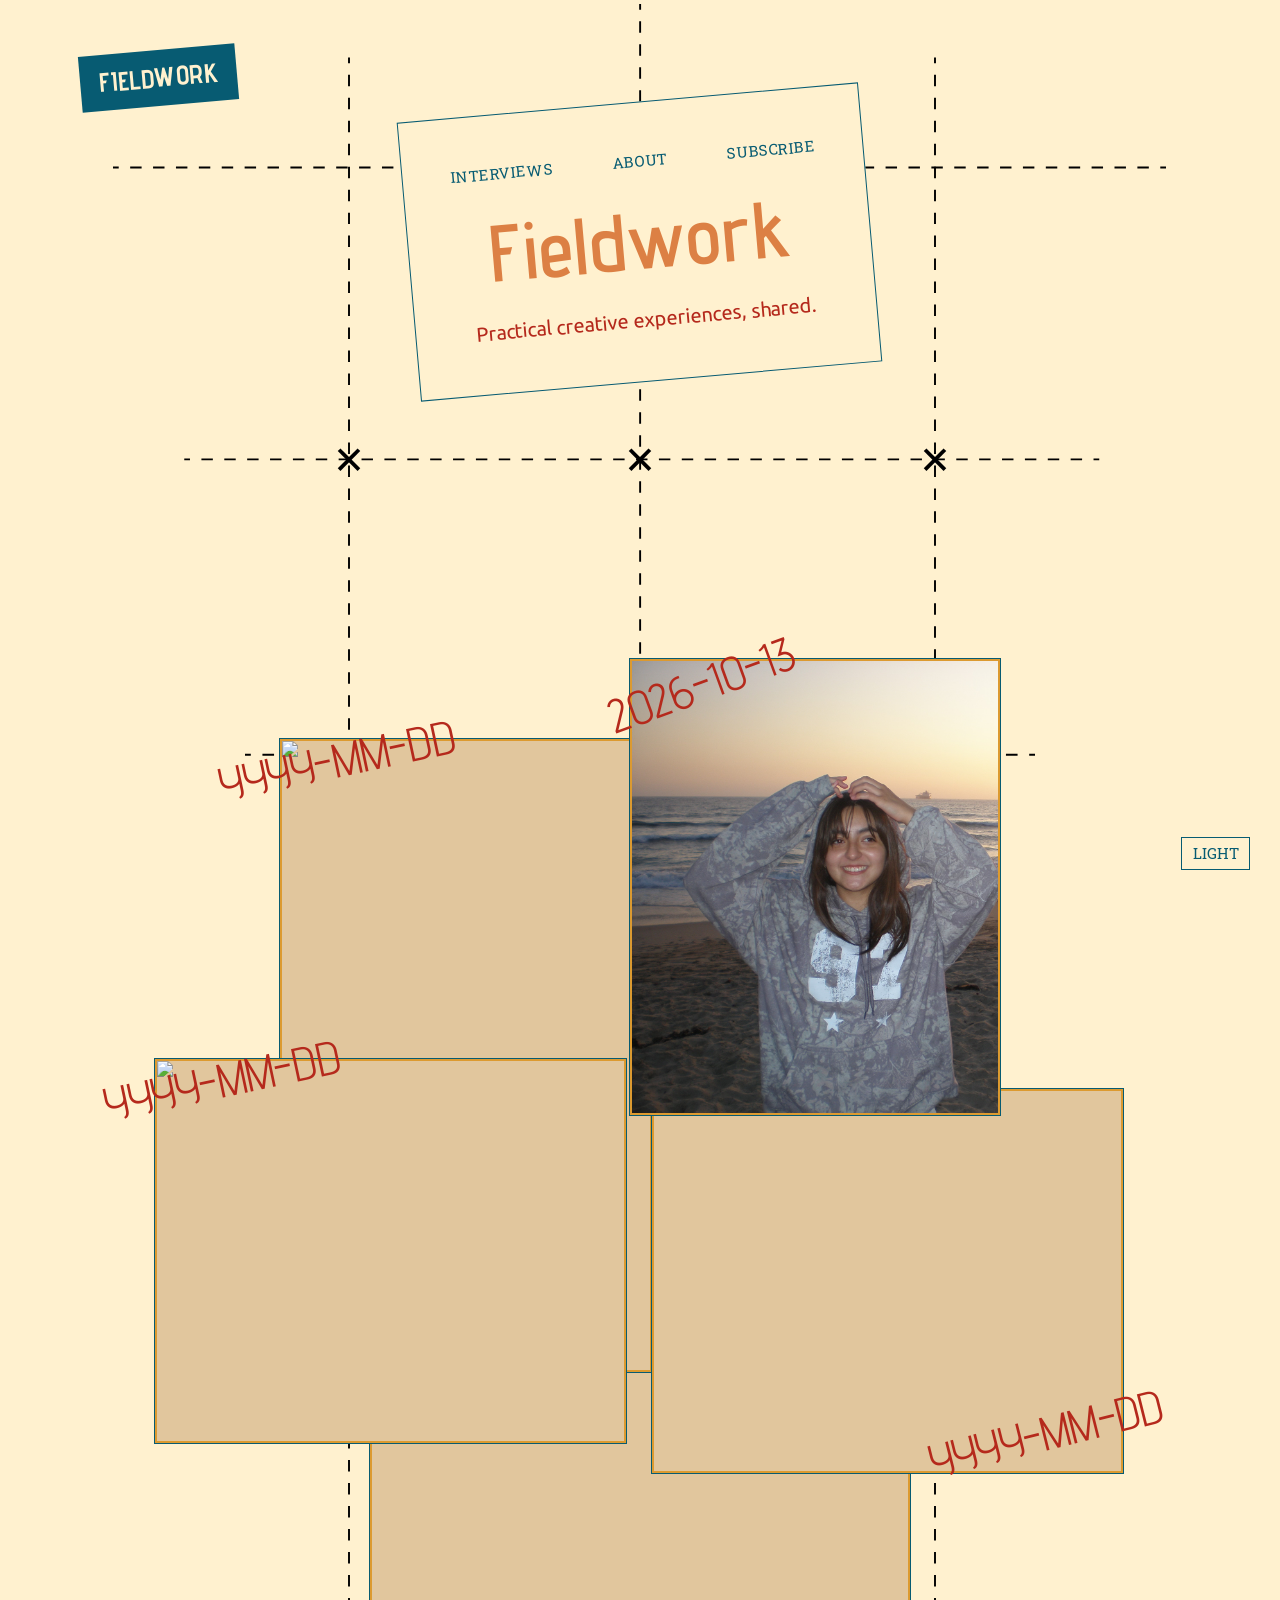
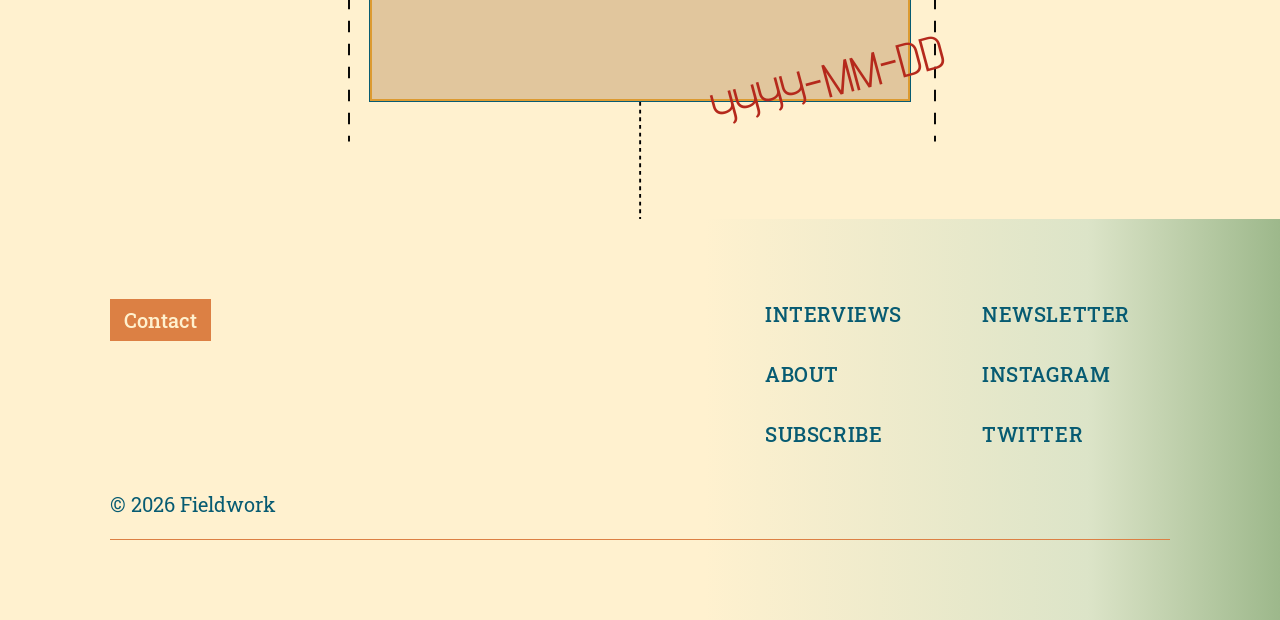
==== index.html @ 5cb6d2c1 "Initial Commit" ====
<!DOCTYPE html>
<html lang="en">
<head>
	<meta charset="utf-8">
	<meta content="initial-scale=1.0,width=device-width" name="viewport">

	<title>Fieldwork</title>

	<link href="css/reset.css" rel="stylesheet" type="text/css">
	<link href="css/styles.css" rel="stylesheet" type="text/css">

	<link rel="preconnect" href="https://fonts.googleapis.com">
	<link rel="preconnect" href="https://fonts.gstatic.com" crossorigin>
	<link href="https://fonts.googleapis.com/css2?family=Advent+Pro:ital,wght@0,100..900;1,100..900&family=Roboto+Slab:wght@100..900&family=Ubuntu:ital,wght@0,300;0,400;0,500;0,700;1,300;1,400;1,500;1,700&display=swap" rel="stylesheet">

	
	<script src="js/scripts.js"></script>
</head>

<body>

	<div class="top-bar">
		<button class="top-bar__menu" type="button">
			<span class="visually-hidden">Menu</span>
		</button>

		<a class="top-bar__logo" href="index.html">Fieldwork</a>

		<button class="top-bar__mode js-mode" type="button">Light</button>
	</div>

	<header class="site-header">
		<nav class="site-header__nav">
			<a href="interviews.html">Interviews</a>
			<a href="about.html">About</a>
			<a href="subscribe.html">Subscribe</a>
		</nav>
	
		<h1 class="site-header__title">Fieldwork</h1>

		<p class="site-header__tagline">Practical creative experiences, shared.</p>
	</header>

	<main class="interviews-page">
	<section class="interviews">
		<article class="interview interview--one">
			<a class="interview__link" href="interview--one.html">
				<p class="interview__date">2026-10-13</p>
				<img class="interview__image" src="images/kiara-home.png" alt="Portrait of Kiara Aguilar">
			</a>
		</article>

		<article class="interview interview--two">
			<a class="interview__link" href="interview--two.html">
				<p class="interview__date">YYYY-MM-DD</p>
				<img class="interview__image" src="#" alt="Portrait of designer">
			</a>
		</article>

		<article class="interview interview--three">
			<a class="interview__link" href="interview--three.html">
				<p class="interview__date">YYYY-MM-DD</p>
				<img class="interview__image" src="#" alt="Portrait of designer">
			</a>
		</article>

		<article class="interview interview--four">
			<a class="interview__link" href="interview--four.html">
				<p class="interview__date">YYYY-MM-DD</p>
				<img class="interview__image" src="#" alt="Portrait of designer">
			</a>
		</article>

		<article class="interview interview--five">
			<a class="interview__link" href="interview--five.html">
				<p class="interview__date">YYYY-MM-DD</p>
				<img class="interview__image" src="#" alt="Portrait of designer">
			</a>
		</article>
	</section>
	</main>

	<footer class="site-footer">
		<a class="site-footer__contact" href="mailto:your-email@example.com">Contact</a>

		<nav class="site-footer__nav">
			<a href="interviews.html">Interviews</a>
			<a href="about.html">About</a>
			<a href="subscribe.html">Subscribe</a>
			<a href="newsletter.html">Newsletter</a>
			<a href="https://www.instagram.com/">Instagram</a>
			<a href="https://twitter.com/">Twitter</a>
		</nav>

		<p class="site-footer__copyright">&copy; 2026 Fieldwork</p>
	</footer>

</body>
</html>
---- css/styles.css ----
/* 1. TOKENS */

:root {
	/* Type scale: Perfect Fourth */
	--size-080: .563rem;
	--size-090: .75rem;
	--size-100: 1rem;
	--size-150: 1.125rem;
	--size-200: 1.333rem;
	--size-300: 1.777rem;
	--size-400: 2.369rem;
	--size-500: 3.157rem;
	--size-700: 5.61rem;

	/* Spacing */
	--space-090: .5rem;
	--space-100: 1rem;
	--space-200: 1.5rem;
	--space-300: 2rem;
	--space-400: 3rem;
	--space-500: 4rem;
	--space-600: 6rem;
	--space-700: 8rem;

	/* Colors */
	--color-page-bg: #fff1cf;
	--color-text: #075b72;
	--color-accent: #dc8044;
	--color-date: #B5291C;
	--color-border: #075b72;
	--color-grid: #554d43;
	--color-image-placeholder: #e1c69d;
	--color-image-border: #dc9a30;
	--color-footer-green: #9db88b;
	--color-footer-mid: #dce4c8;

	--masthead-angle: -5deg;

	/* Scaling: rem follows the window width.
	   The canvas is 375px on mobile and 1024px on desktop. */
	--frame: 23.4375rem;
	font-size: clamp(13px, calc(100vw / 23.4375), 24px);

	@media screen and (min-width: 1024px) {
		--frame: 64rem;
		font-size: clamp(16px, calc(100vw / 64), 26px);
	}

	/* Dark mode */
	.dark-mode {
		--color-page-bg: #082a33;
		--color-text: #fff1cf;
		--color-accent: #e8935a;
		--color-date: #f2c14e;
		--color-border: #fff1cf;
		--color-grid: #d8cfbb;
		--color-image-placeholder: #17414b;
		--color-image-border: #dc9a30;
		--color-footer-green: #1c4d47;
		--color-footer-mid: #12383d;
	}
}


/* 2. BASE */

body {
	overflow-x: hidden;
	background-color: var(--color-page-bg);
	color: var(--color-text);
	font-family: "Roboto Slab", serif;
	font-size: var(--size-100);
	line-height: 1.5;
	transition: background-color .3s ease, color .3s ease;

	/* Green fade down the left edge of the interview page */
	&:has(.interview-page) {
		@media screen and (min-width: 1024px) {
			background-image: linear-gradient(to right, var(--color-footer-green), var(--color-page-bg) 17rem);
			background-repeat: no-repeat;
		}
	}
}

main {
	max-width: var(--frame);
	margin-inline: auto;
}

a {
	text-decoration: none;
}

img {
	display: block;
	max-width: 100%;

	.dark-mode & {
		opacity: .8;
	}
}

/* color: transparent hides broken-image alt text; remove it once real images are in */
.interview__image,
.interview-page__portrait,
.interview-page__image {
	object-fit: cover;
	color: transparent;
}

button {
	font: inherit;
}

.visually-hidden {
	position: absolute;
	width: 1px;
	height: 1px;
	margin: -1px;
	padding: 0;
	overflow: hidden;
	clip-path: inset(50%);
	white-space: nowrap;
	border: 0;
}


/* 3. TOP BAR */

.top-bar {
	position: absolute;
	inset: 0 0 auto;
	max-width: var(--frame);
	margin-inline: auto;
	display: grid;
	grid-template-columns: auto 1fr;
	align-items: center;
	padding: var(--space-200) var(--space-300) 0;

	@media screen and (min-width: 1024px) {
		padding: calc(var(--space-300) + var(--space-090)) 4rem 0;
	}
}

/* Three lines drawn as three background gradients */
.top-bar__menu {
	width: var(--size-300);
	height: var(--size-200);
	padding: 0;
	border: 0;
	background-color: transparent;
	background-image:
		linear-gradient(var(--color-accent), var(--color-accent)),
		linear-gradient(var(--color-accent), var(--color-accent)),
		linear-gradient(var(--color-accent), var(--color-accent));
	background-repeat: no-repeat;
	background-size: 100% 2px;
	background-position: 0 0, 0 50%, 0 100%;
	cursor: pointer;

	@media screen and (min-width: 1024px) {
		display: none;
	}
}

.top-bar__logo {
	grid-column: 2;
	justify-self: end;
	padding: .3em .7em;
	background-color: var(--color-text);
	color: var(--color-page-bg);
	font-family: "Advent Pro", "Arial Narrow", sans-serif;
	font-weight: bold;
	letter-spacing: .02em;
	text-transform: uppercase;
	transform: rotate(var(--masthead-angle));
	transition: background-color .2s ease;

	&:hover,
	&:focus-visible {
		background-color: var(--color-accent);
	}

	@media screen and (min-width: 1024px) {
		grid-column: 1;
		grid-row: 1;
		justify-self: start;
		font-size: var(--size-200);
	}
}

/* Hidden on mobile until the menu button works */
.top-bar__nav {
	display: none;

	@media screen and (min-width: 1024px) {
		grid-column: 2;
		grid-row: 1;
		justify-self: end;
		display: flex;
		gap: var(--space-400);
		font-weight: bold;
		text-transform: uppercase;
	}
}

/* Nav links: plain text with an underline that draws in on hover */
.top-bar__nav a,
.site-header__nav a {
	padding-bottom: .2em;
	background: linear-gradient(var(--color-accent), var(--color-accent)) no-repeat 0 100% / 0 2px;
	transition: background-size .3s ease;

	&:hover,
	&:focus-visible {
		background-size: 100% 2px;
	}
}

/* Color mode button: fixed pill, bottom right. Its text is set by js/scripts.js */
.top-bar__mode {
	position: fixed;
	right: var(--space-200);
	bottom: var(--space-200);
	z-index: 10;
	padding: .3em .7em;
	border: 1px solid var(--color-border);
	background-color: var(--color-page-bg);
	color: var(--color-text);
	font-size: var(--size-090);
	text-transform: uppercase;
	cursor: pointer;
}

.top-bar__menu:focus-visible,
.top-bar__logo:focus-visible,
.top-bar__mode:focus-visible {
	outline: 2px solid var(--color-accent);
	outline-offset: 2px;
}


/* 4. LANDING PAGE: HEADER CARD */

.site-header {
	position: relative;
	display: flex;
	flex-direction: column;
	align-items: center;
	gap: var(--size-090);
	width: fit-content;
	margin: 9.1rem auto 5.4rem;
	padding: var(--size-300);
	border: 1px solid var(--color-border);
	background-color: var(--color-page-bg);
	transform: rotate(var(--masthead-angle));

	@media screen and (min-width: 1024px) {
		gap: var(--size-100);
		margin: 5.1rem auto 5rem;
		padding: var(--size-400);
	}
}

.site-header__nav {
	display: flex;
	gap: var(--space-300);
	font-size: var(--size-080);
	font-weight: bold;
	letter-spacing: .03rem;
	text-transform: uppercase;

	@media screen and (min-width: 1024px) {
		gap: var(--space-400);
		font-size: var(--size-090);
	}
}

.site-header__title,
.site-header__tagline {
	text-align: center;
}

.site-header__title {
	color: var(--color-accent);
	font-family: "Advent Pro", sans-serif;
	font-size: 2.8rem;
	font-weight: 600;
	line-height: 1.1;
	letter-spacing: .03rem;

	@media screen and (min-width: 1024px) {
		font-size: 4rem;
	}
}

.site-header__tagline {
	color: var(--color-date);
	font-family: "Ubuntu", sans-serif;
	font-size: var(--size-090);

	@media screen and (min-width: 1024px) {
		font-size: var(--size-100);
	}
}


/* 5. LANDING PAGE: COLLAGE */

/* Pulled up behind the header so the lines start above the masthead card.
   If lines.svg is too dark in dark mode, add a light-lined copy and swap it
   in with a .dark-mode .interviews-page rule. */
.interviews-page {
	margin: -19.3rem auto 0;
	padding: 19.3rem 0 0;
	background-image: url("../images/lines.svg");
	background-repeat: repeat-y;
	background-size: 34.45rem auto;
	background-position: 50% 0;

	@media screen and (min-width: 1024px) {
		margin-top: -23.9rem;
		padding: 23.9rem 0 5.9rem;
		background-size: 52.67rem auto;
	}
}

.interviews {
	position: relative;
	height: 55.55rem;
	margin: 6.08rem 0 11.72rem;
	overflow-x: clip;

	@media screen and (min-width: 1024px) {
		height: 52.1rem;
		margin: 8.85rem 0 0;
	}
}

.interview {
	position: absolute;
	top: var(--y);
	left: var(--x);
	width: var(--w);
	aspect-ratio: var(--ratio);
}

.interview__link,
.interview__image {
	width: 100%;
	height: 100%;
}

.interview__link {
	position: relative;
	display: block;
	border: 2px solid var(--color-image-border);
	background-color: var(--color-image-placeholder);
	box-shadow: 0 0 0 1px var(--color-border);
}

/* The date is centred on a point (--dx, --dy) and tilted by --dr */
.interview__date {
	position: absolute;
	z-index: 2;
	top: var(--dy);
	left: var(--dx);
	color: var(--color-date);
	font-family: "Advent Pro", sans-serif;
	font-size: var(--size-200);
	line-height: 1;
	white-space: nowrap;
	transform: translate(-50%, -50%) rotate(var(--dr));

	@media screen and (min-width: 1024px) {
		font-size: var(--size-400);
	}
}

/* Per card: position (--x, --y), width (--w), shape (--ratio) and date label */
.interview--one {
	--x: 20.9%; --y: 0rem; --w: 59.5%; --ratio: 288 / 353; --dx: 19%; --dy: 4.5%; --dr: -20deg;

	@media screen and (min-width: 1024px) {
		--x: 49.2%; --y: 0rem; --w: 28.9%; --ratio: 296 / 365; --dx: 19%; --dy: 5%; --dr: -20deg;
		z-index: 4;
	}
}

.interview--two {
	--x: -17.8%; --y: 11.13rem; --w: 60.3%; --ratio: 292 / 353; --dx: 78%; --dy: 94%; --dr: -15deg;

	@media screen and (min-width: 1024px) {
		--x: 21.9%; --y: 4rem; --w: 29%; --ratio: 297 / 506; --dx: 15%; --dy: 3%; --dr: -12deg;
		z-index: 2;
	}
}

.interview--three {
	--x: 56.4%; --y: 18.3rem; --w: 57.8%; --ratio: 280 / 353; --dx: 21%; --dy: 5%; --dr: -15deg;

	@media screen and (min-width: 1024px) {
		--x: 50.9%; --y: 21.5rem; --w: 36.8%; --ratio: 377 / 307; --dx: 84%; --dy: 90%; --dr: -14deg;
		z-index: 3;
	}
}

.interview--four {
	--x: 2.7%; --y: 29.84rem; --w: 73.1%; --ratio: 354 / 286; --dx: 87%; --dy: 80%; --dr: -15deg;

	@media screen and (min-width: 1024px) {
		--x: 12.1%; --y: 20rem; --w: 36.8%; --ratio: 377 / 307; --dx: 14%; --dy: 5%; --dr: -12deg;
		z-index: 3;
	}
}

.interview--five {
	--x: 35.3%; --y: 41.6rem; --w: 72.7%; --ratio: 352 / 287; --dx: 10%; --dy: 84%; --dr: -20deg;

	@media screen and (min-width: 1024px) {
		--x: 28.9%; --y: 35.6rem; --w: 42.2%; --ratio: 432 / 264; --dx: 85%; --dy: 94%; --dr: -15deg;
		z-index: 1;
	}
}


/* 6. INTERVIEW PAGE */

/* 6a. Page and intro */

.interview-page {
	padding: calc(var(--space-700) + var(--space-400) + var(--space-090)) var(--space-300) 0;
	margin-bottom: calc(var(--space-700) + var(--space-500));

	@media screen and (min-width: 1024px) {
		padding: 14.75rem 4rem 0 6.5rem;
		margin-bottom: calc(var(--space-700) * 2 + var(--space-300));
	}
}

.interview-page__intro {
	display: grid;
	grid-template-columns: 40% 1fr;
	column-gap: var(--space-200);
	grid-template-areas:
		"name     name"
		"subtitle subtitle"
		"details  bio"
		"portrait portrait";

	@media screen and (min-width: 1024px) {
		grid-template-columns: 1fr 37.5%;
		column-gap: 0;
		grid-template-areas:
			"name     name"
			"subtitle portrait"
			"details  portrait"
			"bio      portrait";
		align-items: start;
		padding-right: 5.5rem;
	}
}

/* Display type: the name and the pull quotes */
.interview-page__name,
.interview-page__quote-text {
	color: var(--color-accent);
	font-family: "Advent Pro", sans-serif;
	font-weight: 300;
	letter-spacing: .01em;
	line-height: 1.1;
}

.interview-page__name {
	grid-area: name;
	padding-inline: var(--space-100);
	font-size: var(--size-400);
	font-weight: 600;

	@media screen and (min-width: 1024px) {
		font-size: var(--size-700);
	}
}

.interview-page__subtitle {
	grid-area: subtitle;
	margin: var(--space-200) 0 0;
	padding-inline: var(--space-100);

	@media screen and (min-width: 1024px) {
		margin-top: var(--space-400);
		font-size: var(--size-300);
	}
}

.interview-page__details {
	grid-area: details;
	margin: var(--space-500) 0 0;
	padding: 0 var(--space-090) 0 var(--space-100);
	font-family: "Ubuntu", sans-serif;
	font-size: var(--size-090);
	line-height: 1.6;

	@media screen and (min-width: 1024px) {
		margin-top: var(--space-100);
		padding: 0 var(--space-100);
		font-size: var(--size-200);
	}
}

/* Shared body copy: the bio and the answers */
.interview-page__bio,
.interview-page__answer {
	color: var(--color-grid);
	font-family: "Ubuntu", sans-serif;
	font-size: var(--size-090);
	line-height: 1.6;
}

.interview-page__bio {
	grid-area: bio;
	margin: var(--space-500) 0 0;
	padding-inline: var(--space-100);

	@media screen and (min-width: 1024px) {
		max-width: 25rem;
		margin-top: var(--space-600);
		font-size: var(--size-200);
		line-height: 1.45;
	}
}

.interview-page__portrait {
	grid-area: portrait;
	width: 100%;
	margin-top: var(--space-500);
	aspect-ratio: 4 / 5;

	@media screen and (min-width: 1024px) {
		margin-top: var(--space-400);
		aspect-ratio: 11 / 12;
	}
}


/* 6b. Body: questions, projects, quotes */

.interview-page__body {
	display: flex;
	flex-direction: column;
	gap: var(--space-500);
	margin-top: var(--space-500);
	padding-bottom: var(--space-600);
	border-bottom: 1px solid var(--color-accent);

	@media screen and (min-width: 1024px) {
		display: grid;
		grid-template-columns: 1fr 1fr;
		gap: var(--space-500) var(--space-300);
		margin-top: calc(var(--space-700) + var(--space-600));
		padding-bottom: calc(var(--space-700) + var(--space-100));
		border-bottom: 0;
		background-image: linear-gradient(var(--color-accent), var(--color-accent));
		background-repeat: no-repeat;
		background-position: 40% 100%;
		background-size: 67.5% 1px;
	}
}

/* Desktop: every block spans both columns. A block's placement modifier
   (section 6c) sets --align, --width, --max-width and so on to move it. */
.interview-page__qa,
.interview-page__project,
.interview-page__quote {
	@media screen and (min-width: 1024px) {
		grid-column: 1 / -1;
		justify-self: var(--align, auto);
	}
}

.interview-page__qa {
	@media screen and (min-width: 1024px) {
		max-width: 36rem;
		padding-left: var(--space-100);
		border-left: 3px dotted color-mix(in srgb, var(--color-border) 35%, transparent);
	}
}

.interview-page__question {
	font-size: var(--size-100);
	font-weight: 600;
	line-height: 1.3;

	@media screen and (min-width: 1024px) {
		font-size: var(--size-150);
	}
}

.interview-page__answer {
	margin: var(--space-100) 0 0;

	@media screen and (min-width: 1024px) {
		font-size: var(--size-100);
		line-height: 1.5;
	}
}

/* Desktop: image in the right column, caption turned sideways on its left */
.interview-page__project {
	@media screen and (min-width: 1024px) {
		display: grid;
		grid-template-columns: auto 1fr;
		column-gap: var(--space-090);
		width: var(--width, auto);
		margin-right: var(--margin-right, 0);
	}
}

.interview-page__image {
	width: 100%;
	aspect-ratio: 6 / 7;
	background-color: var(--color-image-placeholder);

	@media screen and (min-width: 1024px) {
		grid-column: 2;
		grid-row: 1;
		padding: var(--space-090);
		border: 1px solid var(--color-grid);
		background-clip: content-box;
		aspect-ratio: var(--image-ratio, 6 / 7);
	}
}

.interview-page__caption {
	margin: var(--space-100) 0 0;
	color: var(--color-date);

	@media screen and (min-width: 1024px) {
		grid-column: 1;
		grid-row: 1;
		align-self: end;
		margin: 0;
		white-space: nowrap;
		writing-mode: vertical-rl;
		transform: rotate(180deg);
	}
}

/* The quote's margins add to the gap, so it gets more room than the rest */
.interview-page__quote {
	margin: var(--space-200) 0;
	text-align: center;

	@media screen and (min-width: 1024px) {
		margin: var(--space-400) 0;
		max-width: var(--max-width, none);
		text-align: var(--text-align, center);
	}
}

.interview-page__quote-text {
	font-size: var(--size-400);

	@media screen and (min-width: 1024px) {
		font-size: var(--size-500);
	}
}


/* 6c. Desktop placement, in page order 
   Add one of these modifier classes to each project or quote in the HTML.
   --align is the side of the page, --width / --max-width the block size,
   --image-ratio the shape of a project's image. */

.interview-page__project--right { --align: end;   --width: 59%; --image-ratio: 3 / 2; }
.interview-page__project--left  { --align: start; --width: 36%; --image-ratio: 2 / 3; }
.interview-page__project--wide  { --align: end;   --width: 81%; --image-ratio: 4 / 3; --margin-right: 2.3%; }
.interview-page__project--tall  { --align: end;   --width: 54%; --image-ratio: 4 / 5; --margin-right: 5.7%; }

.interview-page__quote--right   { --align: end;   --max-width: 75%; --text-align: right; }
.interview-page__quote--left    { --align: start; --max-width: 92%; --text-align: left; }

/* Two in a row sit side by side, touching in the middle */
.interview-page__project--half {
	--align: end;
	--width: 93%;
	--image-ratio: 6 / 5;

	@media screen and (min-width: 1024px) {
		grid-column: auto;
	}
}

.interview-page__project--half + .interview-page__project--half {
	--align: start;
}


/* 7. FOOTER */

.site-footer {
	position: relative;
	z-index: 6;
	display: grid;
	grid-template-columns: 1fr auto;
	column-gap: var(--space-100);
	padding-block: var(--space-400) var(--space-100);
	padding-inline: max(var(--space-300), calc((100% - var(--frame)) / 2 + var(--space-300)));
	background: linear-gradient(to right, var(--color-page-bg) 55%, var(--color-footer-mid) 85%, var(--color-footer-green) 100%);

	@media screen and (min-width: 1024px) {
		padding-block: var(--space-500);
		padding-inline: max(var(--space-200), calc((100% - var(--frame)) / 2 + 5.5rem));
	}
}

.site-footer__contact {
	align-self: start;
	justify-self: start;
	padding: .3em .7em;
	background-color: var(--color-accent);
	color: var(--color-page-bg);
	font-weight: 500;
	transition: background-color .2s ease;

	&:hover,
	&:focus-visible {
		background-color: var(--color-text);
	}
}

.site-footer__nav {
	display: flex;
	flex-direction: column;
	align-items: flex-start;
	gap: var(--space-200);
	font-size: var(--size-090);
	text-transform: uppercase;

	@media screen and (min-width: 1024px) {
		display: grid;
		grid-auto-flow: column;
		grid-template-rows: repeat(3, auto);
		gap: var(--space-200) var(--space-500);
		margin-right: var(--space-300);
		font-size: var(--size-100);
	}
}

.site-footer__nav a {
	font-weight: 500;
	letter-spacing: .03rem;
}

.site-footer__copyright {
	grid-column: 1 / -1;
	margin: var(--space-300) 0 0;
	padding-bottom: var(--space-100);
	border-bottom: 1px solid var(--color-accent);
}
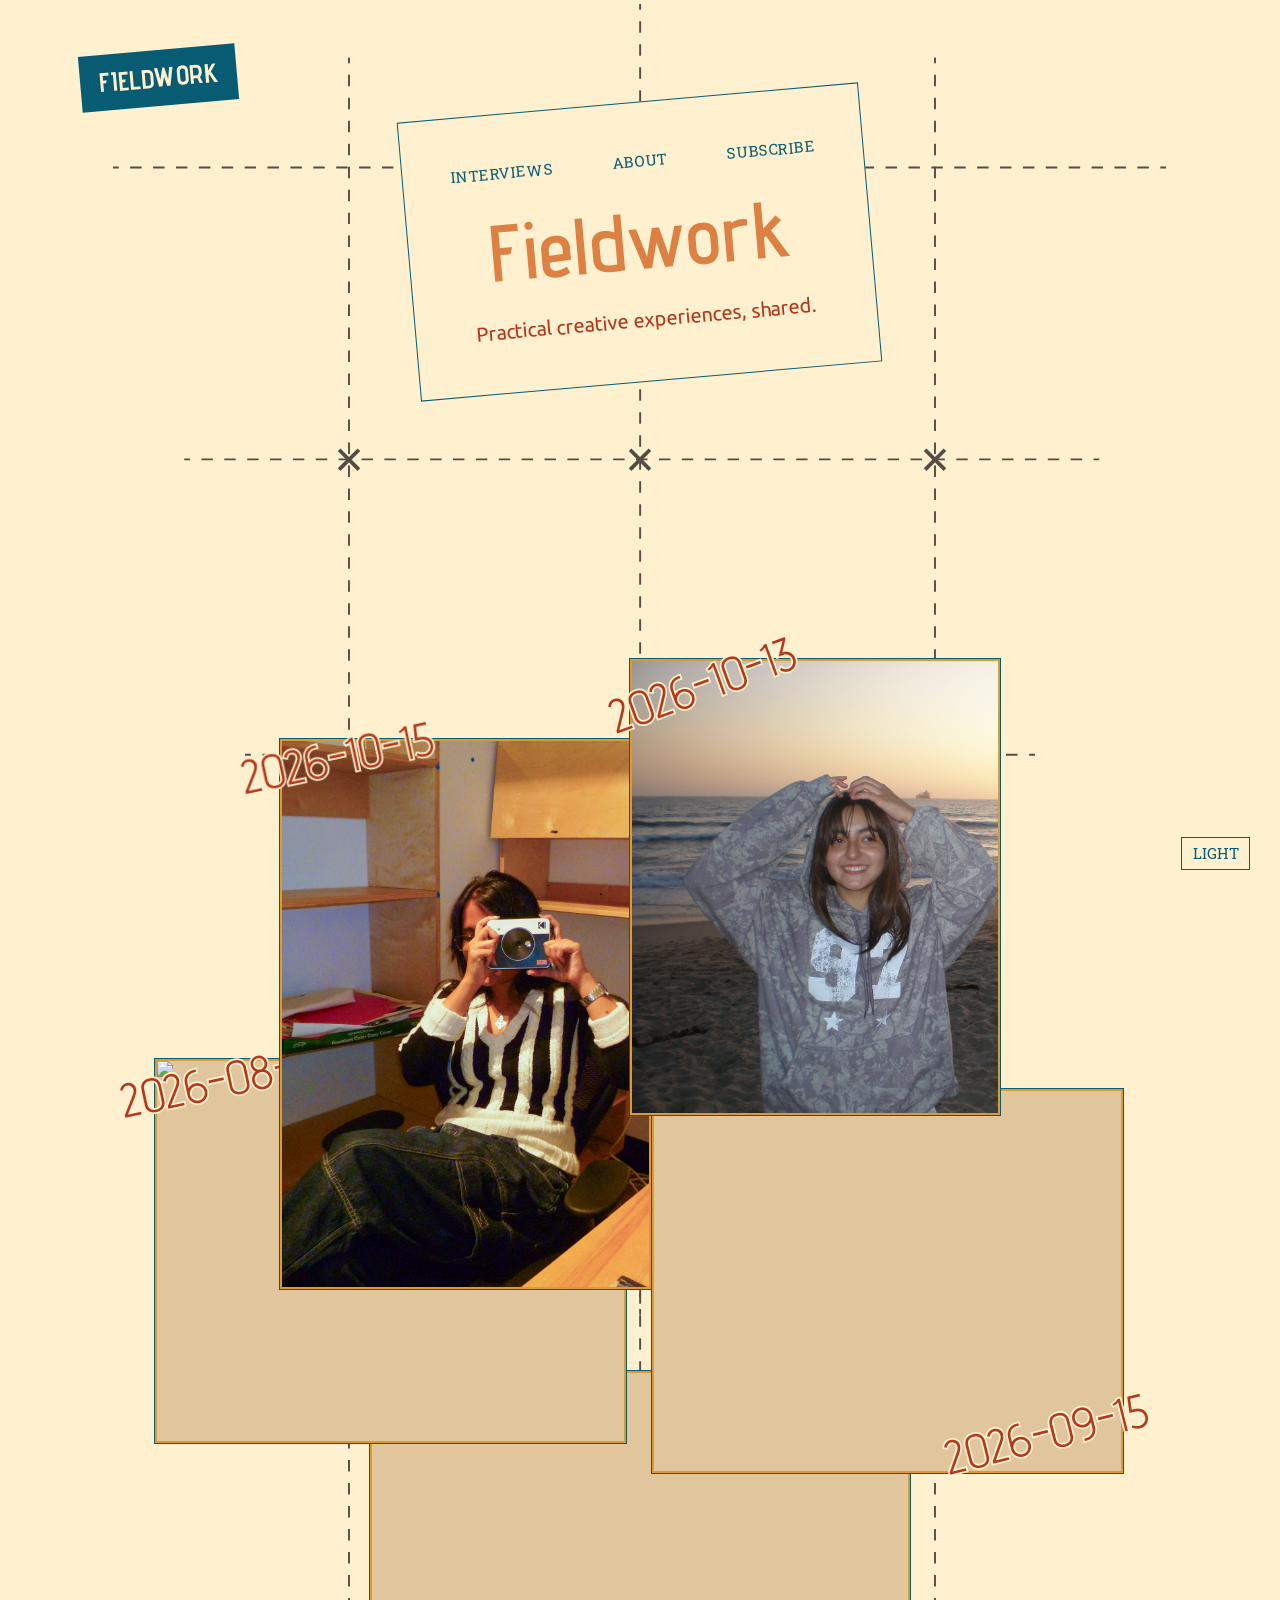
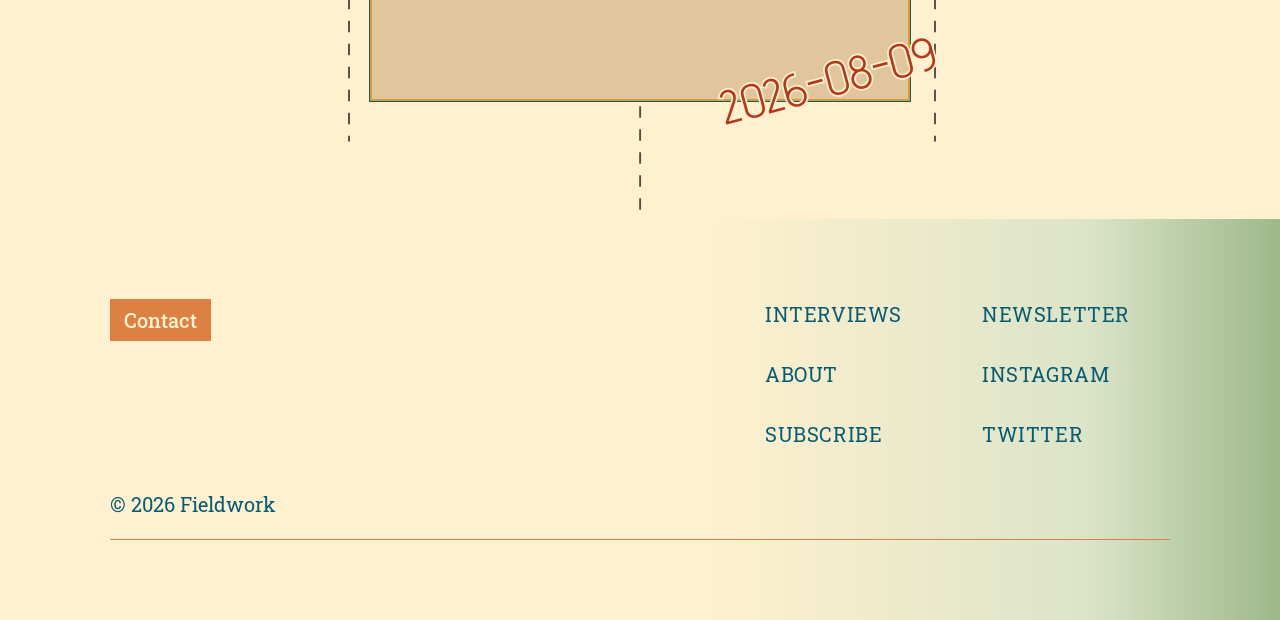
==== commit bcfedbf3: "Classmate content" ====
--- a/index.html
+++ b/index.html
@@ -52,29 +52,29 @@
 
 		<article class="interview interview--two">
 			<a class="interview__link" href="interview--two.html">
-				<p class="interview__date">YYYY-MM-DD</p>
-				<img class="interview__image" src="#" alt="Portrait of designer">
+				<p class="interview__date">2026-10-15</p>
+				<img class="interview__image" src="images/amal-home.jpg" alt="Portrait of designer">
 			</a>
 		</article>
 
 		<article class="interview interview--three">
 			<a class="interview__link" href="interview--three.html">
-				<p class="interview__date">YYYY-MM-DD</p>
-				<img class="interview__image" src="#" alt="Portrait of designer">
+				<p class="interview__date">2026-09-15</p>
+				<img class="interview__image" src="images/zach-home.jxl" alt="Portrait of designer">
 			</a>
 		</article>
 
 		<article class="interview interview--four">
 			<a class="interview__link" href="interview--four.html">
-				<p class="interview__date">YYYY-MM-DD</p>
-				<img class="interview__image" src="#" alt="Portrait of designer">
+				<p class="interview__date">2026-08-21</p>
+				<img class="interview__image" src="images/maria-home.jxl" alt="Portrait of designer">
 			</a>
 		</article>
 
 		<article class="interview interview--five">
 			<a class="interview__link" href="interview--five.html">
-				<p class="interview__date">YYYY-MM-DD</p>
-				<img class="interview__image" src="#" alt="Portrait of designer">
+				<p class="interview__date">2026-08-09</p>
+				<img class="interview__image" src="images/kat-home.jxl" alt="Portrait of designer">
 			</a>
 		</article>
 	</section>
--- a/css/styles.css
+++ b/css/styles.css
@@ -1,15 +1,20 @@
-/* 1. TOKENS */
+/* VARIABLES */
 
 :root {
 	/* Type scale: Perfect Fourth */
 	--size-080: .563rem;
 	--size-090: .75rem;
+	--size-095: .875rem;
 	--size-100: 1rem;
 	--size-150: 1.125rem;
+	--size-175: 1.25rem;
 	--size-200: 1.333rem;
+	--size-250: 1.5rem;
 	--size-300: 1.777rem;
 	--size-400: 2.369rem;
+	--size-450: 2.75rem;
 	--size-500: 3.157rem;
+	--size-600: 5rem;
 	--size-700: 5.61rem;
 
 	/* Spacing */
@@ -26,7 +31,7 @@
 	--color-page-bg: #fff1cf;
 	--color-text: #075b72;
 	--color-accent: #dc8044;
-	--color-date: #B5291C;
+	--color-date: #B5381C;
 	--color-border: #075b72;
 	--color-grid: #554d43;
 	--color-image-placeholder: #e1c69d;
@@ -36,10 +41,9 @@
 
 	--masthead-angle: -5deg;
 
-	/* Scaling: rem follows the window width.
-	   The canvas is 375px on mobile and 1024px on desktop. */
+	/* Scaling: 375px on mobile and 1024px on desktop. */
 	--frame: 23.4375rem;
-	font-size: clamp(13px, calc(100vw / 23.4375), 24px);
+	font-size: clamp(13px, calc(100vw / 23.4375), 26px);
 
 	@media screen and (min-width: 1024px) {
 		--frame: 64rem;
@@ -50,8 +54,8 @@
 	.dark-mode {
 		--color-page-bg: #082a33;
 		--color-text: #fff1cf;
-		--color-accent: #e8935a;
-		--color-date: #f2c14e;
+		--color-accent: #ECC386;
+		--color-date: #F1AF45;
 		--color-border: #fff1cf;
 		--color-grid: #d8cfbb;
 		--color-image-placeholder: #17414b;
@@ -62,7 +66,7 @@
 }
 
 
-/* 2. BASE */
+/* BASE */
 
 body {
 	overflow-x: hidden;
@@ -83,7 +87,7 @@
 }
 
 main {
-	max-width: var(--frame);
+	/* max-width: var(--frame); */
 	margin-inline: auto;
 }
 
@@ -100,7 +104,6 @@
 	}
 }
 
-/* color: transparent hides broken-image alt text; remove it once real images are in */
 .interview__image,
 .interview-page__portrait,
 .interview-page__image {
@@ -125,7 +128,7 @@
 }
 
 
-/* 3. TOP BAR */
+/* TOP BAR */
 
 .top-bar {
 	position: absolute;
@@ -142,7 +145,6 @@
 	}
 }
 
-/* Three lines drawn as three background gradients */
 .top-bar__menu {
 	width: var(--size-300);
 	height: var(--size-200);
@@ -204,7 +206,6 @@
 	}
 }
 
-/* Nav links: plain text with an underline that draws in on hover */
 .top-bar__nav a,
 .site-header__nav a {
 	padding-bottom: .2em;
@@ -217,7 +218,7 @@
 	}
 }
 
-/* Color mode button: fixed pill, bottom right. Its text is set by js/scripts.js */
+/* Color mode button set by js/scripts.js */
 .top-bar__mode {
 	position: fixed;
 	right: var(--space-200);
@@ -240,7 +241,7 @@
 }
 
 
-/* 4. LANDING PAGE: HEADER CARD */
+/* LANDING PAGE: HEADER CARD */
 
 .site-header {
 	position: relative;
@@ -305,15 +306,13 @@
 }
 
 
-/* 5. LANDING PAGE: COLLAGE */
-
-/* Pulled up behind the header so the lines start above the masthead card.
-   If lines.svg is too dark in dark mode, add a light-lined copy and swap it
-   in with a .dark-mode .interviews-page rule. */
+/* LANDING PAGE: COLLAGE */
+
+/* Pulled up behind the header so the lines start above the masthead card. */
 .interviews-page {
 	margin: -19.3rem auto 0;
 	padding: 19.3rem 0 0;
-	background-image: url("../images/lines.svg");
+	background-image: url("../images/lines 2.svg");
 	background-repeat: repeat-y;
 	background-size: 34.45rem auto;
 	background-position: 50% 0;
@@ -359,13 +358,14 @@
 	box-shadow: 0 0 0 1px var(--color-border);
 }
 
-/* The date is centred on a point (--dx, --dy) and tilted by --dr */
 .interview__date {
 	position: absolute;
 	z-index: 2;
 	top: var(--dy);
 	left: var(--dx);
 	color: var(--color-date);
+	-webkit-text-stroke: .075em var(--color-page-bg);
+	paint-order: stroke fill;
 	font-family: "Advent Pro", sans-serif;
 	font-size: var(--size-200);
 	line-height: 1;
@@ -377,7 +377,6 @@
 	}
 }
 
-/* Per card: position (--x, --y), width (--w), shape (--ratio) and date label */
 .interview--one {
 	--x: 20.9%; --y: 0rem; --w: 59.5%; --ratio: 288 / 353; --dx: 19%; --dy: 4.5%; --dr: -20deg;
 
@@ -391,8 +390,8 @@
 	--x: -17.8%; --y: 11.13rem; --w: 60.3%; --ratio: 292 / 353; --dx: 78%; --dy: 94%; --dr: -15deg;
 
 	@media screen and (min-width: 1024px) {
-		--x: 21.9%; --y: 4rem; --w: 29%; --ratio: 297 / 506; --dx: 15%; --dy: 3%; --dr: -12deg;
-		z-index: 2;
+		--x: 21.9%; --y: 4rem; --w: 29%; --ratio: 297 / 440; --dx: 15%; --dy: 3%; --dr: -12deg;
+		z-index: 3;
 	}
 }
 
@@ -401,7 +400,7 @@
 
 	@media screen and (min-width: 1024px) {
 		--x: 50.9%; --y: 21.5rem; --w: 36.8%; --ratio: 377 / 307; --dx: 84%; --dy: 90%; --dr: -14deg;
-		z-index: 3;
+		z-index: 2;
 	}
 }
 
@@ -410,7 +409,7 @@
 
 	@media screen and (min-width: 1024px) {
 		--x: 12.1%; --y: 20rem; --w: 36.8%; --ratio: 377 / 307; --dx: 14%; --dy: 5%; --dr: -12deg;
-		z-index: 3;
+		z-index: 2;
 	}
 }
 
@@ -423,10 +422,47 @@
 	}
 }
 
-
-/* 6. INTERVIEW PAGE */
-
-/* 6a. Page and intro */
+/* LANDING PAGE: HOVER */
+
+@media screen and (min-width: 1024px) and (hover: hover) {
+	.interview {
+		--hover-time: 0.9s;
+	}
+
+	.interview__link {
+		transition: transform var(--hover-time) cubic-bezier(.2, .7, .2, 1), filter var(--hover-time) ease;
+		will-change: transform;
+	}
+
+	.interview:hover,
+	.interview:focus-within {
+		z-index: 10;
+	}
+
+	.interview:hover .interview__link,
+	.interview:focus-within .interview__link {
+		transform: translate(var(--hx, 0), var(--hy, 0));
+		filter: drop-shadow(0 .5rem 1rem rgb(0 0 0 / .25));
+	}
+
+	.interview--one   { --hx: 25%;  --hy: 8%; }
+	.interview--two   { --hx: -25%; --hy: -6%; }
+	.interview--three { --hx: 25%;  --hy: 8%; }
+	.interview--four  { --hx: -25%; --hy: -8%; }
+	.interview--five  { --hx: 20%;  --hy: -8%; }
+}
+
+@media (prefers-reduced-motion: reduce) {
+	.interview,
+	.interview:hover,
+	.interview:focus-within {
+		transition: none;
+	}
+}
+
+/* INTERVIEW PAGE */
+
+/* Page and intro */
 
 .interview-page {
 	padding: calc(var(--space-700) + var(--space-400) + var(--space-090)) var(--space-300) 0;
@@ -461,7 +497,6 @@
 	}
 }
 
-/* Display type: the name and the pull quotes */
 .interview-page__name,
 .interview-page__quote-text {
 	color: var(--color-accent);
@@ -474,21 +509,27 @@
 .interview-page__name {
 	grid-area: name;
 	padding-inline: var(--space-100);
-	font-size: var(--size-400);
+	font-size: var(--size-500);
 	font-weight: 600;
 
 	@media screen and (min-width: 1024px) {
 		font-size: var(--size-700);
 	}
+
 }
 
 .interview-page__subtitle {
 	grid-area: subtitle;
 	margin: var(--space-200) 0 0;
 	padding-inline: var(--space-100);
+	font-size: var(--size-150);
 
 	@media screen and (min-width: 1024px) {
 		margin-top: var(--space-400);
+		font-size: var(--size-300);
+	}
+
+	@media screen and (min-width: 1440px) {
 		font-size: var(--size-300);
 	}
 }
@@ -506,9 +547,12 @@
 		padding: 0 var(--space-100);
 		font-size: var(--size-200);
 	}
-}
-
-/* Shared body copy: the bio and the answers */
+
+	@media screen and (min-width: 1440px) {
+		font-size: var(--size-200);
+	}
+}
+
 .interview-page__bio,
 .interview-page__answer {
 	color: var(--color-grid);
@@ -520,14 +564,20 @@
 .interview-page__bio {
 	grid-area: bio;
 	margin: var(--space-500) 0 0;
-	padding-inline: var(--space-100);
+	padding-inline: var(--space-090) 0;
 
 	@media screen and (min-width: 1024px) {
 		max-width: 25rem;
 		margin-top: var(--space-600);
+		padding-inline: var(--space-100);
 		font-size: var(--size-200);
 		line-height: 1.45;
 	}
+
+	@media screen and (min-width: 1440px) {
+		max-width: 22rem;
+		font-size: var(--size-200);
+	}	
 }
 
 .interview-page__portrait {
@@ -543,7 +593,7 @@
 }
 
 
-/* 6b. Body: questions, projects, quotes */
+/* Body: questions, projects, quotes */
 
 .interview-page__body {
 	display: flex;
@@ -567,8 +617,7 @@
 	}
 }
 
-/* Desktop: every block spans both columns. A block's placement modifier
-   (section 6c) sets --align, --width, --max-width and so on to move it. */
+/* Desktop: every block spans both columns. A block's placement modifier (further below) sets parameters to move it. */
 .interview-page__qa,
 .interview-page__project,
 .interview-page__quote {
@@ -587,6 +636,7 @@
 }
 
 .interview-page__question {
+	max-width: 55ch;
 	font-size: var(--size-100);
 	font-weight: 600;
 	line-height: 1.3;
@@ -597,6 +647,7 @@
 }
 
 .interview-page__answer {
+	max-width: 75ch;
 	margin: var(--space-100) 0 0;
 
 	@media screen and (min-width: 1024px) {
@@ -605,29 +656,26 @@
 	}
 }
 
-/* Desktop: image in the right column, caption turned sideways on its left */
 .interview-page__project {
 	@media screen and (min-width: 1024px) {
 		display: grid;
-		grid-template-columns: auto 1fr;
-		column-gap: var(--space-090);
+		grid-template-columns: 1fr;
+		row-gap: var(--space-090);
 		width: var(--width, auto);
+		margin-left: var(--margin-left, 0);
 		margin-right: var(--margin-right, 0);
 	}
 }
 
 .interview-page__image {
 	width: 100%;
-	aspect-ratio: 6 / 7;
+	height: auto;
 	background-color: var(--color-image-placeholder);
 
 	@media screen and (min-width: 1024px) {
-		grid-column: 2;
-		grid-row: 1;
 		padding: var(--space-090);
 		border: 1px solid var(--color-grid);
 		background-clip: content-box;
-		aspect-ratio: var(--image-ratio, 6 / 7);
 	}
 }
 
@@ -636,17 +684,10 @@
 	color: var(--color-date);
 
 	@media screen and (min-width: 1024px) {
-		grid-column: 1;
-		grid-row: 1;
-		align-self: end;
 		margin: 0;
-		white-space: nowrap;
-		writing-mode: vertical-rl;
-		transform: rotate(180deg);
-	}
-}
-
-/* The quote's margins add to the gap, so it gets more room than the rest */
+	}
+}
+
 .interview-page__quote {
 	margin: var(--space-200) 0;
 	text-align: center;
@@ -667,10 +708,7 @@
 }
 
 
-/* 6c. Desktop placement, in page order 
-   Add one of these modifier classes to each project or quote in the HTML.
-   --align is the side of the page, --width / --max-width the block size,
-   --image-ratio the shape of a project's image. */
+/* Desktop placement - Modifier classes in HTML. */
 
 .interview-page__project--right { --align: end;   --width: 59%; --image-ratio: 3 / 2; }
 .interview-page__project--left  { --align: start; --width: 36%; --image-ratio: 2 / 3; }
@@ -680,7 +718,7 @@
 .interview-page__quote--right   { --align: end;   --max-width: 75%; --text-align: right; }
 .interview-page__quote--left    { --align: start; --max-width: 92%; --text-align: left; }
 
-/* Two in a row sit side by side, touching in the middle */
+/* Two in a row sit side by side touching in the middle */
 .interview-page__project--half {
 	--align: end;
 	--width: 93%;
@@ -695,8 +733,16 @@
 	--align: start;
 }
 
-
-/* 7. FOOTER */
+/* Placement variant B */
+.interview-page--b .interview-page__project--right { --align: end; --width: 64%; --image-ratio: 1 / 1;   --margin-left: 18%; }
+.interview-page--b .interview-page__project--left  { --align: start; --width: 52%; --image-ratio: 4 / 3;   --margin-left: 4%; }
+.interview-page--b .interview-page__project--wide  { --align: center; --width: 66%; --image-ratio: 5 / 4;   --margin-left: 0%; --margin-right: 0; }
+.interview-page--b .interview-page__project--tall  { --align: end; --width: 40%; --image-ratio: 3 / 4;   --margin-left: 24%; --margin-right: 10%; }
+
+.interview-page--b .interview-page__project--half { --align: end; --width: 90%; --image-ratio: 4 / 5; }
+.interview-page--b .interview-page__project--half + .interview-page__project--half { --align: start; }
+
+/* FOOTER */
 
 .site-footer {
 	position: relative;
@@ -748,7 +794,7 @@
 }
 
 .site-footer__nav a {
-	font-weight: 500;
+	font-weight: 400;
 	letter-spacing: .03rem;
 }
 
